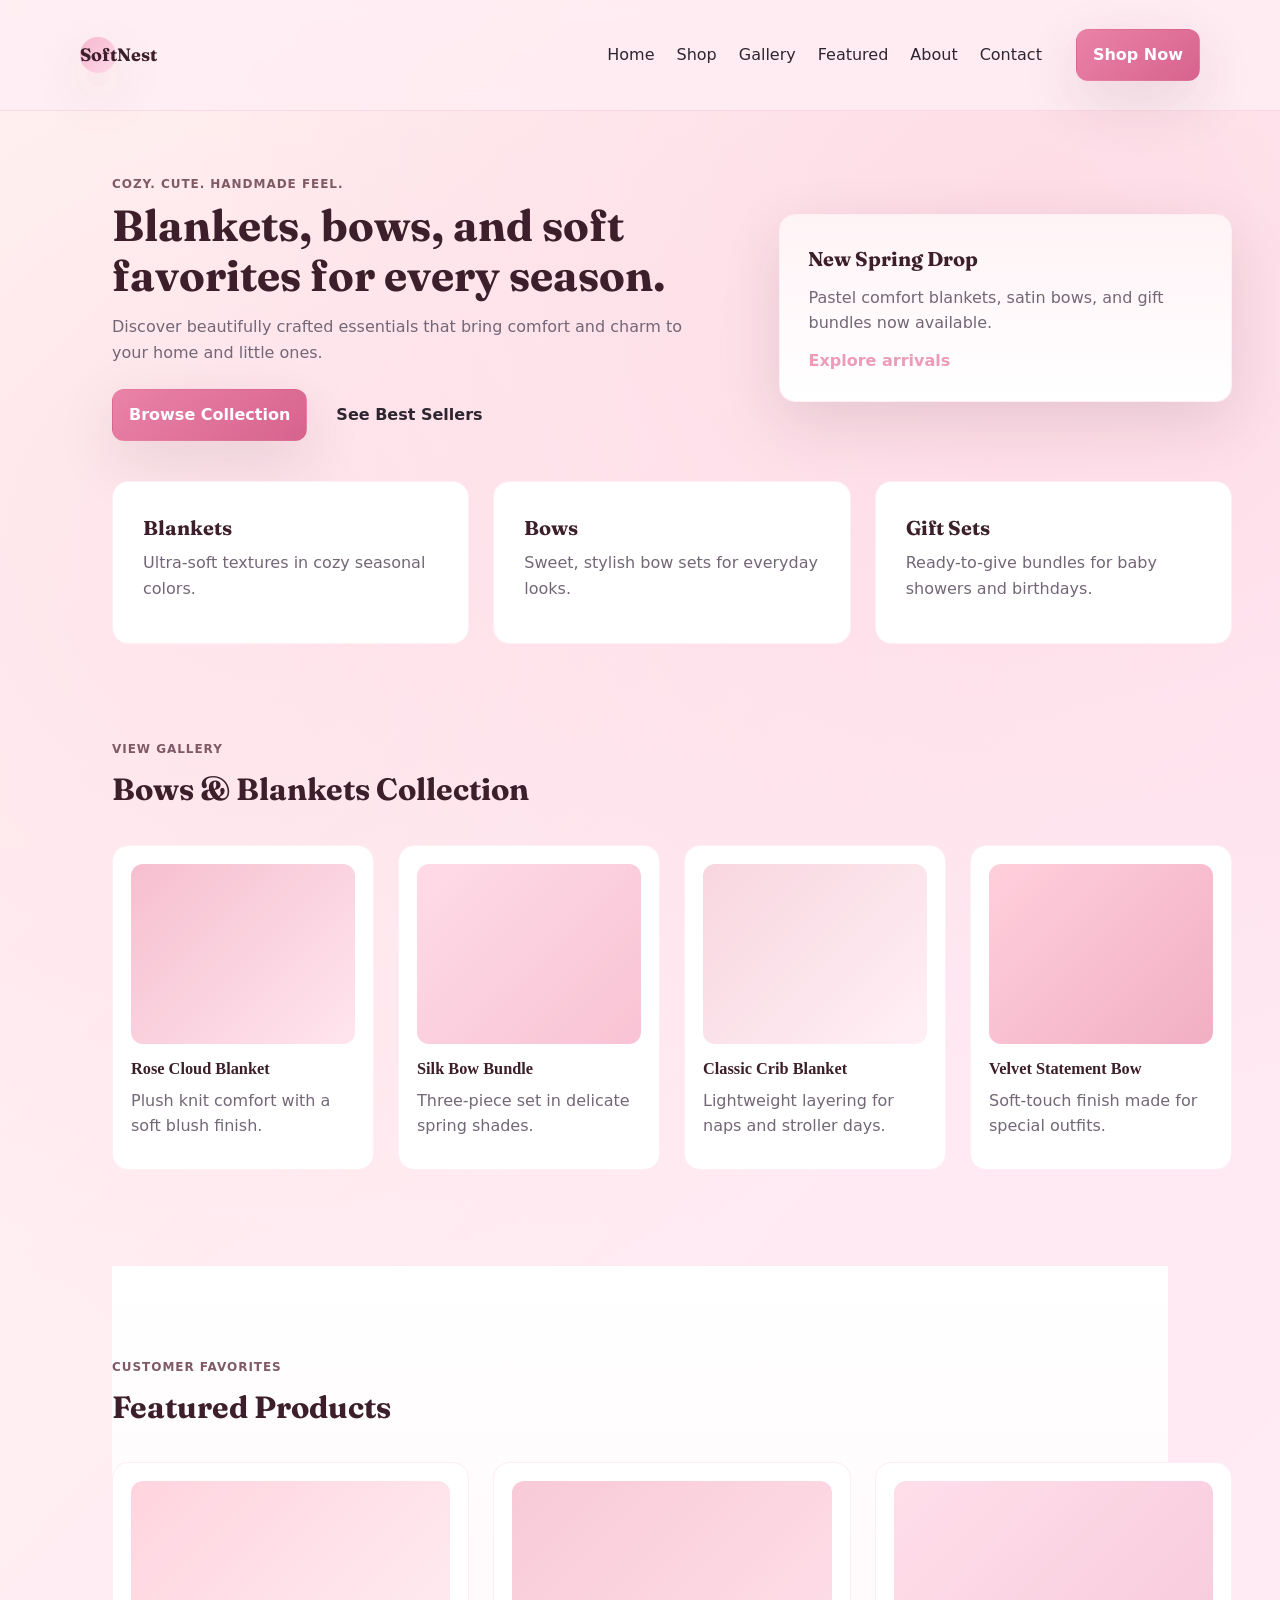
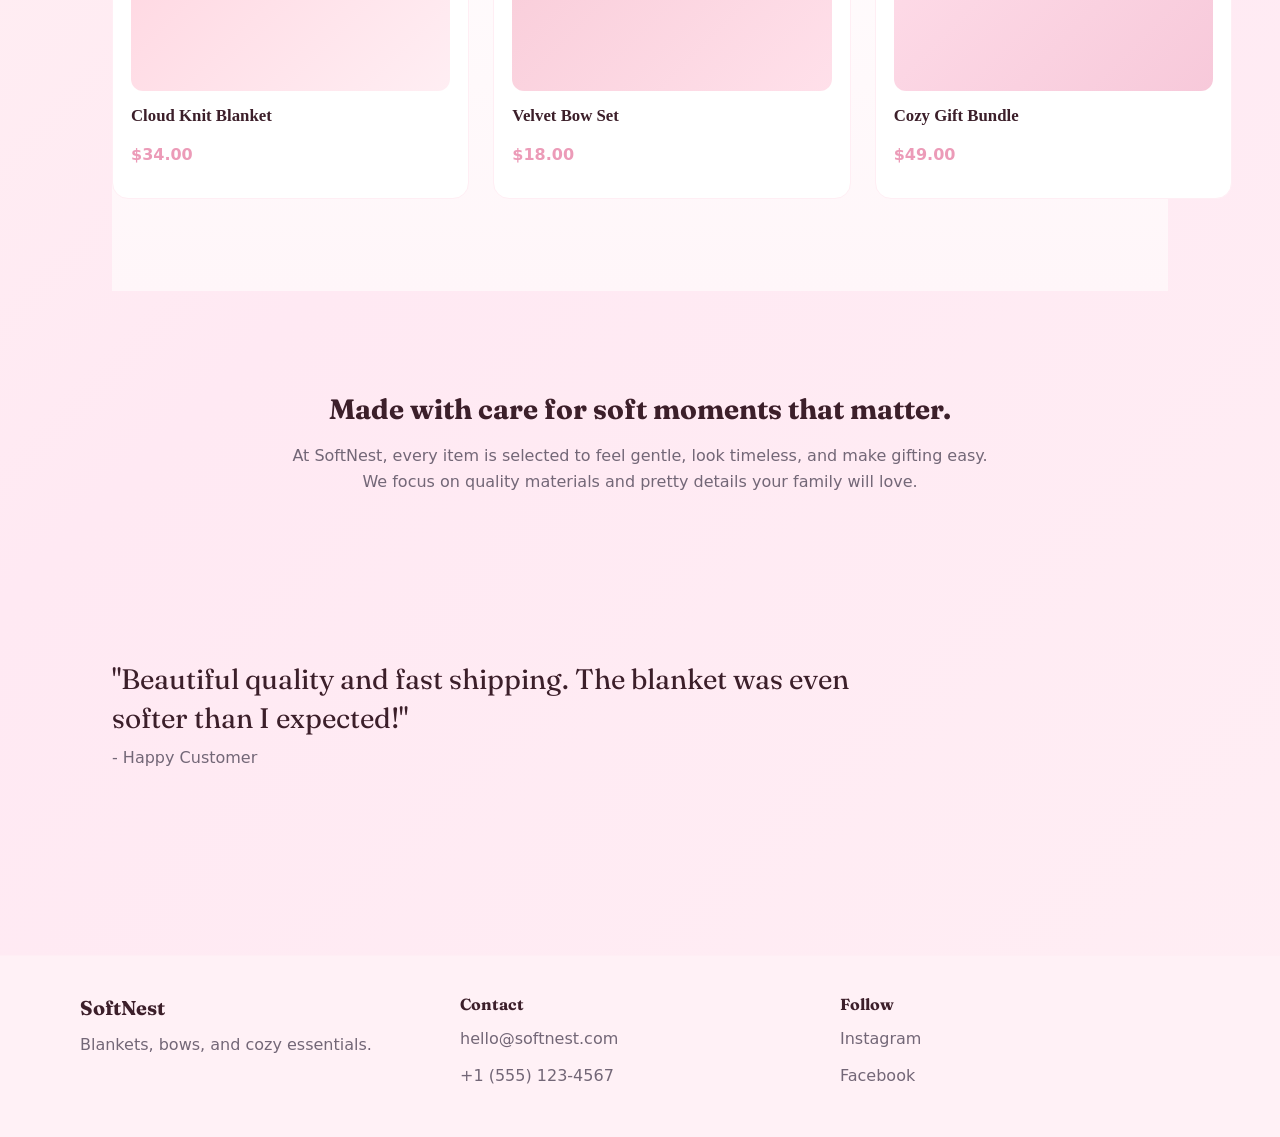
==== index.html @ fb3809fd "first commit" ====
<!DOCTYPE html>
<html lang="en">
<head>
  <meta charset="UTF-8">
  <meta name="viewport" content="width=device-width, initial-scale=1.0">
  <title>SoftNest | Blankets, Bows & More</title>
  <link rel="preconnect" href="https://fonts.googleapis.com">
  <link rel="preconnect" href="https://fonts.gstatic.com" crossorigin>
  <link href="https://fonts.googleapis.com/css2?family=DM+Sans:wght@400;500;700&family=Fraunces:opsz,wght@9..144,600;9..144,700&display=swap" rel="stylesheet">
  <link rel="stylesheet" href="style.css">
</head>
<body>
  <header class="site-header">
    <nav class="navbar container">
      <a href="#" class="logo">SoftNest</a>
      <ul class="nav-links">
        <li><a href="#home">Home</a></li>
        <li><a href="#shop">Shop</a></li>
        <li><a href="#gallery">Gallery</a></li>
        <li><a href="#featured">Featured</a></li>
        <li><a href="#about">About</a></li>
        <li><a href="#contact">Contact</a></li>
      </ul>
      <a href="#shop" class="btn btn-sm">Shop Now</a>
    </nav>
  </header>

  <main>
    <section class="hero" id="home">
      <div class="container hero-grid">
        <div class="hero-copy">
          <p class="eyebrow">Cozy. Cute. Handmade Feel.</p>
          <h1>Blankets, bows, and soft favorites for every season.</h1>
          <p class="hero-text">
            Discover beautifully crafted essentials that bring comfort and charm
            to your home and little ones.
          </p>
          <div class="hero-actions">
            <a href="#shop" class="btn">Browse Collection</a>
            <a href="#featured" class="btn btn-outline">See Best Sellers</a>
          </div>
        </div>
        <div class="hero-card">
          <h3>New Spring Drop</h3>
          <p>Pastel comfort blankets, satin bows, and gift bundles now available.</p>
          <a href="#shop">Explore arrivals</a>
        </div>
      </div>
    </section>

    <section class="categories container" id="shop">
      <article class="category">
        <h3>Blankets</h3>
        <p>Ultra-soft textures in cozy seasonal colors.</p>
      </article>
      <article class="category">
        <h3>Bows</h3>
        <p>Sweet, stylish bow sets for everyday looks.</p>
      </article>
      <article class="category">
        <h3>Gift Sets</h3>
        <p>Ready-to-give bundles for baby showers and birthdays.</p>
      </article>
    </section>

    <section class="gallery container" id="gallery">
      <div class="section-heading">
        <p class="eyebrow">View Gallery</p>
        <h2>Bows & Blankets Collection</h2>
      </div>
      <div class="gallery-grid">
        <article class="gallery-card">
          <div class="gallery-image g-blanket-1"></div>
          <h3>Rose Cloud Blanket</h3>
          <p>Plush knit comfort with a soft blush finish.</p>
        </article>
        <article class="gallery-card">
          <div class="gallery-image g-bow-1"></div>
          <h3>Silk Bow Bundle</h3>
          <p>Three-piece set in delicate spring shades.</p>
        </article>
        <article class="gallery-card">
          <div class="gallery-image g-blanket-2"></div>
          <h3>Classic Crib Blanket</h3>
          <p>Lightweight layering for naps and stroller days.</p>
        </article>
        <article class="gallery-card">
          <div class="gallery-image g-bow-2"></div>
          <h3>Velvet Statement Bow</h3>
          <p>Soft-touch finish made for special outfits.</p>
        </article>
      </div>
    </section>

    <section class="featured" id="featured">
      <div class="container">
        <div class="section-heading">
          <p class="eyebrow">Customer Favorites</p>
          <h2>Featured Products</h2>
        </div>
        <div class="product-grid">
          <article class="product">
            <div class="product-image image-one"></div>
            <h3>Cloud Knit Blanket</h3>
            <p>$34.00</p>
          </article>
          <article class="product">
            <div class="product-image image-two"></div>
            <h3>Velvet Bow Set</h3>
            <p>$18.00</p>
          </article>
          <article class="product">
            <div class="product-image image-three"></div>
            <h3>Cozy Gift Bundle</h3>
            <p>$49.00</p>
          </article>
        </div>
      </div>
    </section>

    <section class="about container" id="about">
      <h2>Made with care for soft moments that matter.</h2>
      <p>
        At SoftNest, every item is selected to feel gentle, look timeless, and
        make gifting easy. We focus on quality materials and pretty details your
        family will love.
      </p>
    </section>

    <section class="testimonial">
      <div class="container">
        <blockquote>
          "Beautiful quality and fast shipping. The blanket was even softer than I expected!"
        </blockquote>
        <p>- Happy Customer</p>
      </div>
    </section>
  </main>

  <footer class="site-footer" id="contact">
    <div class="container footer-grid">
      <div>
        <h3>SoftNest</h3>
        <p>Blankets, bows, and cozy essentials.</p>
      </div>
      <div>
        <h4>Contact</h4>
        <p>hello@softnest.com</p>
        <p>+1 (555) 123-4567</p>
      </div>
      <div>
        <h4>Follow</h4>
        <p>Instagram</p>
        <p>Facebook</p>
      </div>
    </div>
  </footer>
</body>
</html>
---- style.css ----
:root {
  --bg: #fffafa;
  --white: #ffffff;
  --pink-50: #fff3f6;
  --pink-100: #ffe6ee;
  --pink-200: #ffd0df;
  --pink-500: #e16d96;
  --text: #2d2630;
  --muted: #736777;
  --shadow: 0 16px 40px rgba(225, 109, 150, 0.16);
  --radius: 18px;
}

* {
  box-sizing: border-box;
  margin: 0;
  padding: 0;
}

body {
  font-family: "DM Sans", sans-serif;
  background: radial-gradient(circle at 15% 0%, #fff4f7 0%, var(--bg) 38%, #ffffff 100%);
  color: var(--text);
  line-height: 1.6;
}

.container {
  width: min(1120px, 92vw);
  margin: 0 auto;
}

.site-header {
  position: sticky;
  top: 0;
  z-index: 50;
  backdrop-filter: blur(8px);
  background: rgba(255, 255, 255, 0.9);
  border-bottom: 1px solid var(--pink-100);
}

.navbar {
  min-height: 78px;
  display: flex;
  align-items: center;
  justify-content: flex-start;
  gap: 24px;
}

.logo {
  font-family: "Fraunces", serif;
  font-size: 1.6rem;
  font-weight: 700;
  text-decoration: none;
  color: var(--text);
}

.nav-links {
  display: flex;
  list-style: none;
  gap: 22px;
  margin-left: auto;
}

.nav-links a {
  color: var(--text);
  text-decoration: none;
  font-weight: 500;
}

.nav-links a:hover {
  color: var(--pink-500);
}

.btn {
  display: inline-block;
  text-decoration: none;
  font-weight: 700;
  color: #fff;
  background: linear-gradient(140deg, #ea82a7, #d7638d);
  padding: 12px 20px;
  border-radius: 999px;
  box-shadow: var(--shadow);
  transition: transform 0.2s ease, box-shadow 0.2s ease;
}

.btn:hover {
  transform: translateY(-2px);
  box-shadow: 0 20px 40px rgba(225, 109, 150, 0.22);
}

.btn-sm {
  padding: 10px 16px;
  margin-left: 10px;
}

.btn-outline {
  background: transparent;
  border: 1px solid var(--pink-200);
  color: var(--text);
  box-shadow: none;
}

.hero {
  padding: 104px 0 74px;
}

.hero-grid {
  display: grid;
  grid-template-columns: 1.4fr 1fr;
  gap: 34px;
  align-items: center;
}

.eyebrow {
  font-size: 0.85rem;
  font-weight: 700;
  letter-spacing: 0.08em;
  text-transform: uppercase;
  color: var(--pink-500);
  margin-bottom: 14px;
}

.hero h1 {
  font-family: "Fraunces", serif;
  font-size: clamp(2rem, 3.4vw, 3.5rem);
  line-height: 1.15;
  margin-bottom: 14px;
}

.hero-text {
  color: var(--muted);
  max-width: 60ch;
  margin-bottom: 24px;
}

.hero-actions {
  display: flex;
  flex-wrap: wrap;
  gap: 12px;
}

.hero-card {
  background: linear-gradient(180deg, var(--pink-50), var(--white));
  border: 1px solid var(--pink-100);
  border-radius: var(--radius);
  padding: 28px;
  box-shadow: var(--shadow);
}

.hero-card h3 {
  font-family: "Fraunces", serif;
  margin-bottom: 10px;
}

.hero-card p {
  color: var(--muted);
  margin-bottom: 12px;
}

.hero-card a {
  color: var(--pink-500);
  font-weight: 700;
  text-decoration: none;
}

.categories {
  display: grid;
  grid-template-columns: repeat(3, 1fr);
  gap: 24px;
  margin-bottom: 96px;
}

.category {
  padding: 30px;
  border-radius: var(--radius);
  background: var(--white);
  border: 1px solid var(--pink-100);
}

.category h3 {
  margin-bottom: 6px;
  font-family: "Fraunces", serif;
}

.category p {
  color: var(--muted);
}

.gallery {
  margin-bottom: 96px;
}

.featured {
  padding: 92px 0;
  background: linear-gradient(180deg, #ffffff, #fff6f9);
}

.section-heading {
  margin-bottom: 30px;
}

.section-heading h2 {
  font-family: "Fraunces", serif;
  font-size: clamp(1.7rem, 2.4vw, 2.4rem);
}

.product-grid {
  display: grid;
  grid-template-columns: repeat(3, 1fr);
  gap: 24px;
}

.product {
  border-radius: var(--radius);
  background: var(--white);
  border: 1px solid var(--pink-100);
  padding: 18px;
}

.product-image {
  height: 210px;
  border-radius: 12px;
  margin-bottom: 12px;
}

.image-one { background: linear-gradient(135deg, #ffd4df, #ffeef3); }
.image-two { background: linear-gradient(135deg, #f8cad7, #ffe0ea); }
.image-three { background: linear-gradient(135deg, #ffdeea, #f7c9da); }

.product h3 { font-size: 1.05rem; }
.product p { color: var(--pink-500); font-weight: 700; }

.about {
  padding: 96px 0;
  max-width: 720px;
  text-align: center;
}

.about h2 {
  font-family: "Fraunces", serif;
  margin-bottom: 12px;
}

.about p { color: var(--muted); }

.testimonial {
  padding: 56px 0 92px;
}

.testimonial blockquote {
  font-family: "Fraunces", serif;
  font-size: clamp(1.2rem, 2.2vw, 1.8rem);
  line-height: 1.4;
  max-width: 780px;
  margin-bottom: 8px;
}

.testimonial p { color: var(--muted); }

.site-footer {
  background: #fff1f6;
  border-top: 1px solid var(--pink-100);
  padding: 36px 0;
}

.footer-grid {
  display: grid;
  grid-template-columns: repeat(3, 1fr);
  gap: 20px;
}

.footer-grid h3,
.footer-grid h4 {
  margin-bottom: 8px;
  font-family: "Fraunces", serif;
}

.footer-grid p { color: var(--muted); }

.gallery-grid {
  display: grid;
  grid-template-columns: repeat(4, 1fr);
  gap: 24px;
}

.gallery-card {
  background: var(--white);
  border: 1px solid var(--pink-100);
  border-radius: var(--radius);
  padding: 18px;
}

.gallery-image {
  height: 180px;
  border-radius: 12px;
  margin-bottom: 12px;
}

.g-blanket-1 { background: linear-gradient(135deg, #f6bfd0, #ffe5ee); }
.g-bow-1     { background: linear-gradient(135deg, #ffdbe7, #f8c3d4); }
.g-blanket-2 { background: linear-gradient(135deg, #f8d6e0, #fff0f5); }
.g-bow-2     { background: linear-gradient(135deg, #ffcfdc, #f1afc4); }

.gallery-card h3 { font-size: 1.02rem; margin-bottom: 6px; }
.gallery-card p { color: var(--muted); }

@media (max-width: 900px) {
  .nav-links { display: none; }

  .hero-grid,
  .categories,
  .gallery-grid,
  .product-grid,
  .footer-grid {
    grid-template-columns: 1fr;
  }

  .hero { padding-top: 72px; }
  .hero-card { margin-top: 4px; }
}
@import url('https://fonts.googleapis.com/css2?family=Playfair+Display:wght@500;700&family=Nunito:wght@400;600;700&display=swap');

:root {
  --pink-100: #ffeef4;
  --pink-200: #ffd9e7;
  --pink-300: #fbc7da;
  --pink-400: #f6b7ce;
  --pink-500: #ec9bb8;
  --rose-ink: #3c1f2a;
  --linen: #fff7f1;
  --shadow: 0 20px 60px rgba(60, 31, 42, 0.12);
  --radius: 16px;
  --max-width: 1100px;
}

* {
  box-sizing: border-box;
}

body {
  margin: 0;
  font-family: 'Nunito', system-ui, -apple-system, sans-serif;
  color: var(--rose-ink);
  background: radial-gradient(circle at 20% 20%, rgba(255, 217, 231, 0.6), transparent 35%),
              radial-gradient(circle at 80% 10%, rgba(252, 198, 217, 0.5), transparent 32%),
              linear-gradient(135deg, var(--linen), #ffe9f3 55%, var(--pink-100));
  min-height: 100vh;
}

a {
  color: inherit;
  text-decoration: none;
}

img {
  max-width: 100%;
  display: block;
}

.eyebrow {
  letter-spacing: 0.08em;
  text-transform: uppercase;
  font-size: 12px;
  color: #7f5a66;
  margin: 0 0 6px;
}

.name {
  font-family: 'Playfair Display', serif;
  font-size: 22px;
  margin: 0;
}

h1, h2, h3 {
  font-family: 'Playfair Display', serif;
  margin: 0 0 12px;
}

h1 { font-size: 40px; line-height: 1.1; }
h2 { font-size: 28px; }
h3 { font-size: 20px; }

p {
  margin: 0 0 12px;
  line-height: 1.6;
}

.site-header {
  position: sticky;
  top: 0;
  z-index: 10;
  display: flex;
  align-items: center;
  justify-content: space-between;
  padding: 16px 22px;
  backdrop-filter: blur(8px);
  background: rgba(255, 238, 244, 0.8);
  border-bottom: 1px solid rgba(236, 155, 184, 0.25);
}

.brand {
  display: flex;
  align-items: center;
  gap: 10px;
}

.logo {
  width: 36px;
  height: 36px;
  display: grid;
  place-items: center;
  border-radius: 50%;
  background: linear-gradient(135deg, var(--pink-400), var(--pink-200));
  color: var(--rose-ink);
  font-size: 18px;
  box-shadow: var(--shadow);
}

.nav {
  display: flex;
  gap: 18px;
  font-weight: 600;
}

.nav a { position: relative; padding: 6px 0; }

.nav a::after {
  content: '';
  position: absolute;
  left: 0;
  bottom: -2px;
  width: 100%;
  height: 2px;
  background: var(--pink-500);
  transform: scaleX(0);
  transform-origin: left;
  transition: transform 0.2s ease;
}

.nav a:hover::after { transform: scaleX(1); }

.nav-toggle {
  display: none;
  background: none;
  border: 1px solid rgba(60, 31, 42, 0.2);
  padding: 8px 10px;
  border-radius: 10px;
  font-size: 18px;
}

main {
  max-width: var(--max-width);
  margin: 0 auto;
  padding: 40px 22px 80px;
}

.hero {
  display: grid;
  grid-template-columns: repeat(auto-fit, minmax(280px, 1fr));
  gap: 28px;
  align-items: center;
  padding: 24px 0 40px;
}

.hero-copy .lead {
  font-size: 18px;
  color: #5a3643;
}

.actions {
  display: flex;
  gap: 12px;
  flex-wrap: wrap;
  margin: 16px 0 12px;
}

.btn {
  padding: 12px 16px;
  border-radius: 12px;
  border: 1px solid transparent;
  font-weight: 700;
  cursor: pointer;
  display: inline-block;
  transition: transform 0.15s ease, box-shadow 0.15s ease, background 0.2s ease;
}

.btn.primary {
  background: linear-gradient(135deg, var(--pink-400), var(--pink-300));
  color: var(--rose-ink);
  box-shadow: var(--shadow);
}

.btn.ghost {
  background: transparent;
  border-color: rgba(60, 31, 42, 0.18);
}

.btn:hover { transform: translateY(-1px); }

.hero-points {
  list-style: none;
  padding: 0;
  margin: 10px 0 0;
  display: grid;
  gap: 6px;
  color: #5c3b46;
}

.hero-art {
  position: relative;
  min-height: 300px;
  display: grid;
  grid-template-columns: repeat(2, 1fr);
  gap: 12px;
}

.quilt-tile {
  border-radius: var(--radius);
  background-size: 160% 160%;
  box-shadow: var(--shadow);
  transition: transform 0.3s ease;
}

.quilt-tile:hover { transform: translateY(-6px); }

.tile-a { background: repeating-linear-gradient(45deg, #ffeef4 0, #ffeef4 18px, #ffd9e7 18px, #ffd9e7 36px); }
.tile-b { background: radial-gradient(circle at 25% 25%, var(--pink-400), var(--pink-200) 50%, #fff6fc 70%); }
.tile-c { background: linear-gradient(120deg, #fff7f1 0%, #ffd9e7 45%, #f6b7ce 100%); }
.tile-d { background: conic-gradient(from 45deg, #ffeef4, #ffd9e7, #f6b7ce, #ffeef4); }

.section {
  margin: 30px 0;
  padding: 26px;
  background: rgba(255, 249, 246, 0.7);
  border: 1px solid rgba(236, 155, 184, 0.18);
  border-radius: var(--radius);
  box-shadow: 0 10px 30px rgba(60, 31, 42, 0.08);
}

.section-header { margin-bottom: 18px; }
.section-lead { color: #5c3b46; max-width: 720px; }

.card-grid {
  display: grid;
  grid-template-columns: repeat(auto-fit, minmax(240px, 1fr));
  gap: 16px;
}

.card {
  padding: 18px;
  border-radius: 14px;
  background: #fff9f8;
  border: 1px solid rgba(236, 155, 184, 0.18);
  box-shadow: 0 8px 24px rgba(60, 31, 42, 0.05);
}

.swatch {
  width: 100%;
  height: 140px;
  border-radius: 12px;
  margin-bottom: 12px;
  box-shadow: inset 0 0 0 1px rgba(60, 31, 42, 0.08);
}

.swatch-1 { background: linear-gradient(135deg, #ffeef4, #f6b7ce); }
.swatch-2 { background: radial-gradient(circle at 30% 30%, #ffeef4, #ffd9e7 55%, #fbc7da); }
.swatch-3 { background: repeating-linear-gradient(90deg, #fff7f1 0, #fff7f1 12px, #ffdfe9 12px, #ffdfe9 24px); }

.meta { color: #7f5a66; font-size: 14px; margin-top: 4px; }

.custom {
  display: grid;
  grid-template-columns: repeat(auto-fit, minmax(280px, 1fr));
  gap: 18px;
}

.custom-copy ul {
  padding-left: 18px;
  margin: 12px 0 18px;
}

.custom-board {
  position: relative;
  background: #fff7f1;
  border-radius: var(--radius);
  padding: 18px;
  border: 1px dashed rgba(236, 155, 184, 0.6);
  display: grid;
  grid-template-columns: repeat(auto-fit, minmax(110px, 1fr));
  gap: 10px;
  align-items: start;
}

.mood {
  background: var(--pink-200);
  border-radius: 12px;
  padding: 10px;
  font-weight: 700;
  text-align: center;
  color: var(--rose-ink);
  box-shadow: 0 4px 14px rgba(60, 31, 42, 0.05);
}

.chip-1 { background: #ffd9e7; }
.chip-2 { background: #ffeef4; }
.chip-3 { background: #fff7f1; }
.chip-4 { background: #f6b7ce; }
.chip-5 { background: #fbc7da; }

.thread-card {
  grid-column: span 2;
  background: #fff;
  border-radius: 12px;
  padding: 12px;
  border: 1px solid rgba(60, 31, 42, 0.08);
}

.threads {
  display: flex;
  gap: 8px;
  margin-top: 8px;
}

.thread {
  flex: 1;
  height: 8px;
  border-radius: 999px;
}

.t1 { background: #e7a3b9; }
.t2 { background: #f4c1d1; }
.t3 { background: #fbe2eb; }
.t4 { background: #d89cab; }

.story-grid {
  display: grid;
  grid-template-columns: 2fr 1fr;
  gap: 18px;
}

.quote-card {
  background: linear-gradient(135deg, #fff, #ffeef4);
  border-radius: 14px;
  padding: 16px;
  border: 1px solid rgba(236, 155, 184, 0.2);
  box-shadow: 0 8px 20px rgba(60, 31, 42, 0.05);
}

.quote {
  font-family: 'Playfair Display', serif;
  font-size: 18px;
  margin: 0 0 10px;
}

.visit {
  display: grid;
  grid-template-columns: repeat(auto-fit, minmax(280px, 1fr));
  gap: 16px;
  align-items: center;
}

.visit-card {
  background: #fff9f8;
  border-radius: 14px;
  padding: 18px;
  border: 1px solid rgba(236, 155, 184, 0.2);
  box-shadow: 0 8px 24px rgba(60, 31, 42, 0.05);
}

.visit-meta p { margin: 6px 0; }

.map-placeholder {
  position: relative;
  height: 260px;
  border-radius: 16px;
  background: linear-gradient(135deg, #ffd9e7, #ffeef4);
  border: 1px dashed rgba(60, 31, 42, 0.18);
  overflow: hidden;
}

.map-placeholder::after {
  content: '';
  position: absolute;
  inset: 18px;
  border-radius: 12px;
  border: 1px solid rgba(60, 31, 42, 0.08);
}

.pin {
  position: absolute;
  width: 16px;
  height: 16px;
  background: var(--rose-ink);
  border-radius: 50%;
  top: 42%;
  left: 58%;
  transform: translate(-50%, -50%);
  box-shadow: 0 0 0 10px rgba(60, 31, 42, 0.08);
}

.footer {
  max-width: var(--max-width);
  margin: 40px auto 20px;
  padding: 0 22px;
  display: flex;
  justify-content: space-between;
  align-items: center;
  gap: 12px;
  color: #5a3643;
}

.footer-links {
  display: flex;
  gap: 14px;
  font-weight: 600;
}

@media (max-width: 720px) {
  h1 { font-size: 32px; }
  .nav { display: none; }
  .nav-toggle { display: block; }
  .site-header {
    position: sticky;
  }
  .story-grid { grid-template-columns: 1fr; }
  .thread-card { grid-column: span 1; }
}
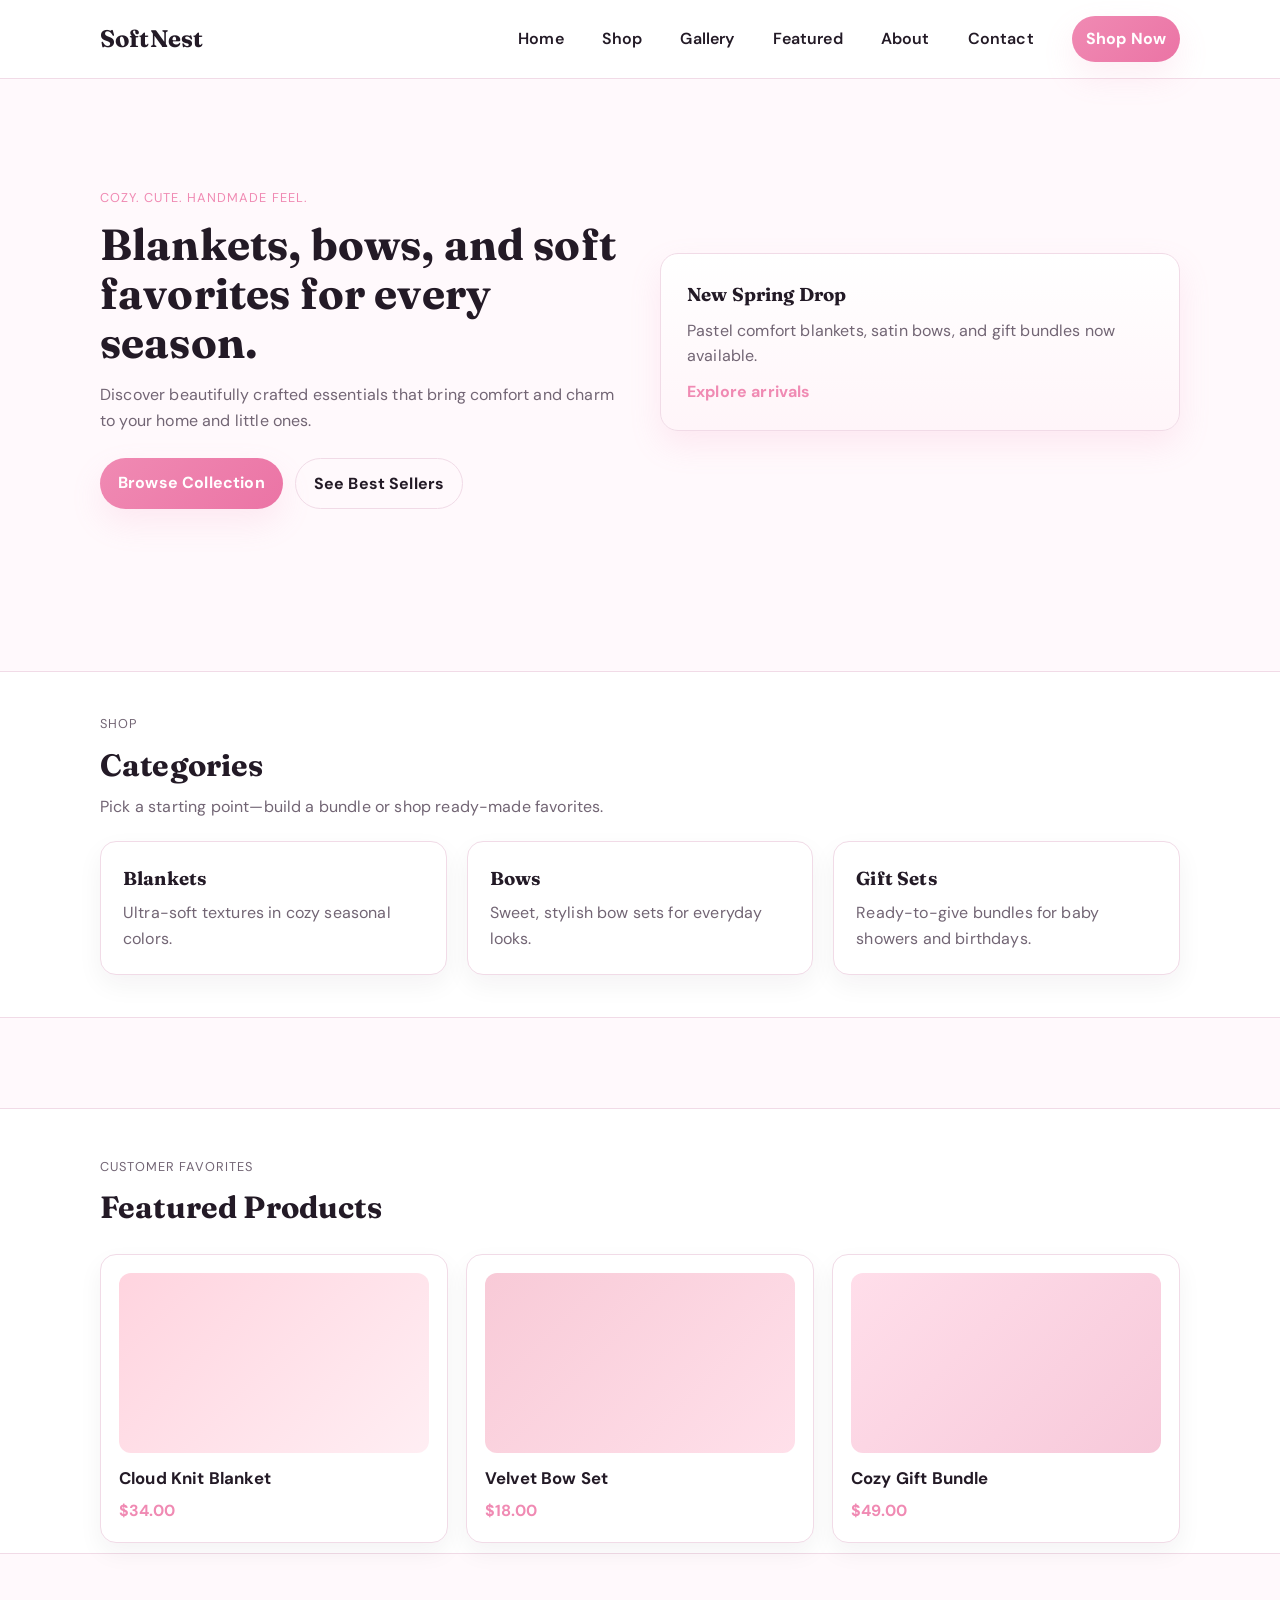
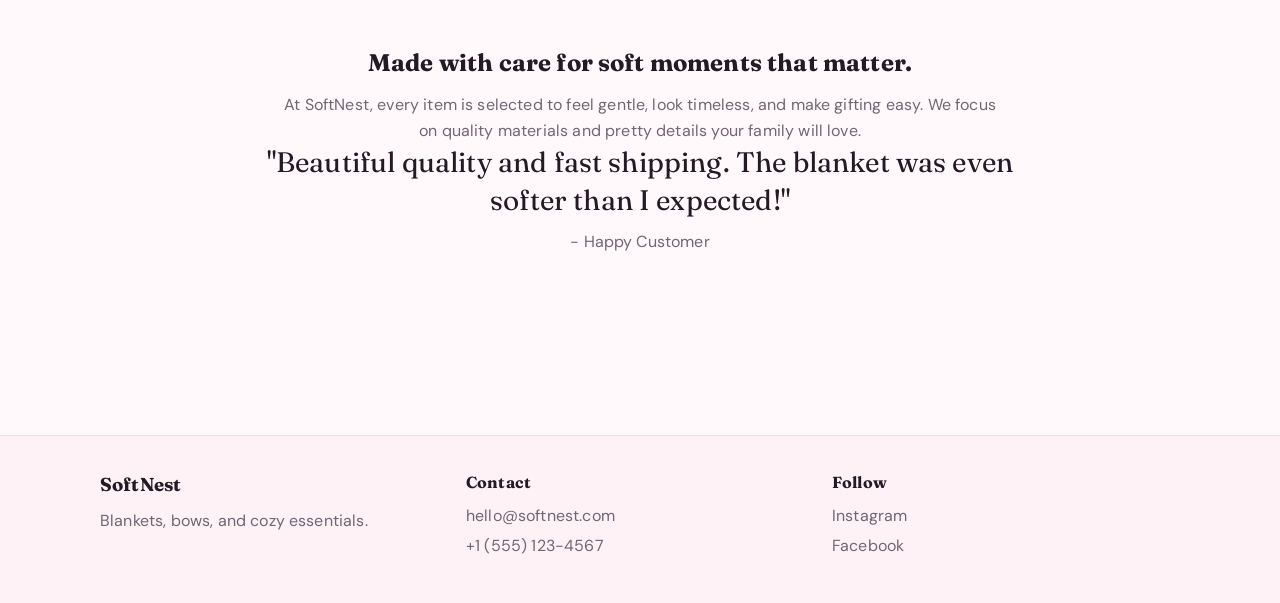
==== commit 668ff25b: "cleaner base" ====
--- a/index.html
+++ b/index.html
@@ -3,7 +3,7 @@
 <head>
   <meta charset="UTF-8">
   <meta name="viewport" content="width=device-width, initial-scale=1.0">
-  <title>SoftNest | Blankets, Bows & More</title>
+  <title>SoftNest</title>
   <link rel="preconnect" href="https://fonts.googleapis.com">
   <link rel="preconnect" href="https://fonts.gstatic.com" crossorigin>
   <link href="https://fonts.googleapis.com/css2?family=DM+Sans:wght@400;500;700&family=Fraunces:opsz,wght@9..144,600;9..144,700&display=swap" rel="stylesheet">
@@ -16,7 +16,7 @@
       <ul class="nav-links">
         <li><a href="#home">Home</a></li>
         <li><a href="#shop">Shop</a></li>
-        <li><a href="#gallery">Gallery</a></li>
+        <li><a href="Gallery.html">Gallery</a></li>
         <li><a href="#featured">Featured</a></li>
         <li><a href="#about">About</a></li>
         <li><a href="#contact">Contact</a></li>
@@ -29,7 +29,7 @@
     <section class="hero" id="home">
       <div class="container hero-grid">
         <div class="hero-copy">
-          <p class="eyebrow">Cozy. Cute. Handmade Feel.</p>
+          <p class="eyebrow">Cozy. Cute. Handmade feel.</p>
           <h1>Blankets, bows, and soft favorites for every season.</h1>
           <p class="hero-text">
             Discover beautifully crafted essentials that bring comfort and charm
@@ -48,51 +48,31 @@
       </div>
     </section>
 
-    <section class="categories container" id="shop">
-      <article class="category">
-        <h3>Blankets</h3>
-        <p>Ultra-soft textures in cozy seasonal colors.</p>
-      </article>
-      <article class="category">
-        <h3>Bows</h3>
-        <p>Sweet, stylish bow sets for everyday looks.</p>
-      </article>
-      <article class="category">
-        <h3>Gift Sets</h3>
-        <p>Ready-to-give bundles for baby showers and birthdays.</p>
-      </article>
-    </section>
-
-    <section class="gallery container" id="gallery">
-      <div class="section-heading">
-        <p class="eyebrow">View Gallery</p>
-        <h2>Bows & Blankets Collection</h2>
-      </div>
-      <div class="gallery-grid">
-        <article class="gallery-card">
-          <div class="gallery-image g-blanket-1"></div>
-          <h3>Rose Cloud Blanket</h3>
-          <p>Plush knit comfort with a soft blush finish.</p>
-        </article>
-        <article class="gallery-card">
-          <div class="gallery-image g-bow-1"></div>
-          <h3>Silk Bow Bundle</h3>
-          <p>Three-piece set in delicate spring shades.</p>
-        </article>
-        <article class="gallery-card">
-          <div class="gallery-image g-blanket-2"></div>
-          <h3>Classic Crib Blanket</h3>
-          <p>Lightweight layering for naps and stroller days.</p>
-        </article>
-        <article class="gallery-card">
-          <div class="gallery-image g-bow-2"></div>
-          <h3>Velvet Statement Bow</h3>
-          <p>Soft-touch finish made for special outfits.</p>
-        </article>
+    <section class="section-frame" id="shop">
+      <div class="container">
+        <div class="section-heading">
+          <p class="eyebrow">Shop</p>
+          <h2>Categories</h2>
+          <p class="hero-text">Pick a starting point—build a bundle or shop ready-made favorites.</p>
+        </div>
+        <div class="categories">
+          <article class="category">
+            <h3>Blankets</h3>
+            <p>Ultra-soft textures in cozy seasonal colors.</p>
+          </article>
+          <article class="category">
+            <h3>Bows</h3>
+            <p>Sweet, stylish bow sets for everyday looks.</p>
+          </article>
+          <article class="category">
+            <h3>Gift Sets</h3>
+            <p>Ready-to-give bundles for baby showers and birthdays.</p>
+          </article>
+        </div>
       </div>
     </section>
 
-    <section class="featured" id="featured">
+    <section class="featured section-frame" id="featured">
       <div class="container">
         <div class="section-heading">
           <p class="eyebrow">Customer Favorites</p>
--- a/style.css
+++ b/style.css
@@ -1,727 +1,220 @@
+@import url('https://fonts.googleapis.com/css2?family=DM+Sans:wght@400;500;700&family=Fraunces:opsz,wght@9..144,600;9..144,700&display=swap');
+
 :root {
-  --bg: #fffafa;
-  --white: #ffffff;
-  --pink-50: #fff3f6;
-  --pink-100: #ffe6ee;
-  --pink-200: #ffd0df;
-  --pink-500: #e16d96;
-  --text: #2d2630;
-  --muted: #736777;
-  --shadow: 0 16px 40px rgba(225, 109, 150, 0.16);
+  --bg: #fff9fc;
+  --card: #ffffff;
+  --ink: #231a26;
+  --muted: #726574;
+  --accent: #f08ab3;
+  --accent-2: #f7c8da;
+  --border: #f1dbe7;
+  --shadow: 0 14px 32px rgba(240, 138, 179, 0.14);
   --radius: 18px;
-}
-
-* {
-  box-sizing: border-box;
+  --container: min(1080px, 92vw);
+}
+
+* { box-sizing: border-box; }
+body {
   margin: 0;
-  padding: 0;
-}
-
-body {
-  font-family: "DM Sans", sans-serif;
-  background: radial-gradient(circle at 15% 0%, #fff4f7 0%, var(--bg) 38%, #ffffff 100%);
-  color: var(--text);
+  font-family: "DM Sans", system-ui, sans-serif;
+  background: var(--bg);
+  color: var(--ink);
   line-height: 1.6;
-}
-
-.container {
-  width: min(1120px, 92vw);
-  margin: 0 auto;
-}
-
+  letter-spacing: 0.01em;
+}
+a { color: inherit; text-decoration: none; }
+
+.container { width: var(--container); margin: 0 auto; }
+
+/* Header */
 .site-header {
   position: sticky;
   top: 0;
-  z-index: 50;
-  backdrop-filter: blur(8px);
-  background: rgba(255, 255, 255, 0.9);
-  border-bottom: 1px solid var(--pink-100);
-}
-
+  z-index: 20;
+  backdrop-filter: blur(10px);
+  background: rgba(255, 255, 255, 0.94);
+  border-bottom: 1px solid var(--border);
+}
 .navbar {
   min-height: 78px;
   display: flex;
   align-items: center;
-  justify-content: flex-start;
-  gap: 24px;
-}
-
+  gap: 22px;
+}
 .logo {
   font-family: "Fraunces", serif;
-  font-size: 1.6rem;
   font-weight: 700;
-  text-decoration: none;
-  color: var(--text);
-}
-
+  font-size: 1.5rem;
+}
 .nav-links {
+  list-style: none;
   display: flex;
-  list-style: none;
-  gap: 22px;
+  gap: 18px;
   margin-left: auto;
 }
-
 .nav-links a {
-  color: var(--text);
-  text-decoration: none;
-  font-weight: 500;
-}
-
-.nav-links a:hover {
-  color: var(--pink-500);
-}
+  font-weight: 600;
+  padding: 8px 10px;
+  border-radius: 12px;
+  transition: background 0.2s ease, color 0.2s ease;
+}
+.nav-links a:hover,
+.nav-links a.active { background: #fff2f7; color: var(--accent); }
 
 .btn {
   display: inline-block;
-  text-decoration: none;
+  background: linear-gradient(135deg, var(--accent), #eb74a5);
+  color: #fff;
   font-weight: 700;
-  color: #fff;
-  background: linear-gradient(140deg, #ea82a7, #d7638d);
-  padding: 12px 20px;
+  padding: 12px 18px;
   border-radius: 999px;
   box-shadow: var(--shadow);
-  transition: transform 0.2s ease, box-shadow 0.2s ease;
-}
-
-.btn:hover {
-  transform: translateY(-2px);
-  box-shadow: 0 20px 40px rgba(225, 109, 150, 0.22);
-}
-
-.btn-sm {
-  padding: 10px 16px;
-  margin-left: 10px;
-}
-
+  transition: transform 0.18s ease, box-shadow 0.18s ease, background 0.2s ease;
+}
+.btn:hover { transform: translateY(-2px); box-shadow: 0 18px 42px rgba(240, 138, 179, 0.2); }
+.btn-sm { padding: 10px 14px; margin-left: 6px; }
 .btn-outline {
   background: transparent;
-  border: 1px solid var(--pink-200);
-  color: var(--text);
+  color: var(--ink);
+  border: 1px solid var(--border);
   box-shadow: none;
 }
 
-.hero {
-  padding: 104px 0 74px;
-}
-
+/* Hero */
+.hero { padding: 96px 0 72px; }
 .hero-grid {
   display: grid;
-  grid-template-columns: 1.4fr 1fr;
-  gap: 34px;
+  grid-template-columns: repeat(auto-fit, minmax(280px, 1fr));
+  gap: 40px;
   align-items: center;
 }
-
 .eyebrow {
-  font-size: 0.85rem;
-  font-weight: 700;
+  text-transform: uppercase;
   letter-spacing: 0.08em;
-  text-transform: uppercase;
-  color: var(--pink-500);
-  margin-bottom: 14px;
-}
-
+  font-size: 0.8rem;
+  color: var(--accent);
+  margin-bottom: 12px;
+}
 .hero h1 {
   font-family: "Fraunces", serif;
-  font-size: clamp(2rem, 3.4vw, 3.5rem);
-  line-height: 1.15;
-  margin-bottom: 14px;
-}
-
-.hero-text {
-  color: var(--muted);
-  max-width: 60ch;
-  margin-bottom: 24px;
-}
-
-.hero-actions {
-  display: flex;
-  flex-wrap: wrap;
-  gap: 12px;
-}
-
+  font-size: clamp(2.1rem, 3.4vw, 3.2rem);
+  line-height: 1.12;
+  margin: 0 0 14px;
+}
+.hero-text { color: var(--muted); max-width: 60ch; margin-bottom: 24px; }
+.hero-actions { display: flex; gap: 12px; flex-wrap: wrap; }
 .hero-card {
-  background: linear-gradient(180deg, var(--pink-50), var(--white));
-  border: 1px solid var(--pink-100);
+  background: linear-gradient(180deg, #fff, #fff5f9);
+  border: 1px solid var(--border);
   border-radius: var(--radius);
-  padding: 28px;
+  padding: 26px;
   box-shadow: var(--shadow);
 }
-
-.hero-card h3 {
-  font-family: "Fraunces", serif;
-  margin-bottom: 10px;
-}
-
-.hero-card p {
-  color: var(--muted);
-  margin-bottom: 12px;
-}
-
-.hero-card a {
-  color: var(--pink-500);
-  font-weight: 700;
-  text-decoration: none;
-}
-
+.hero-card h3 { font-family: "Fraunces", serif; margin: 0 0 8px; }
+.hero-card p { color: var(--muted); margin: 0 0 10px; }
+.hero-card a { font-weight: 700; color: var(--accent); }
+
+/* Sections */
+section { margin-bottom: 90px; }
+.section-frame {
+  padding: 42px 0;
+  background: #fff;
+  border-top: 1px solid var(--border);
+  border-bottom: 1px solid var(--border);
+}
+.section-heading { margin-bottom: 22px; }
+.section-heading h2 {
+  font-family: "Fraunces", serif;
+  font-size: clamp(1.8rem, 2.4vw, 2.3rem);
+  margin: 6px 0 4px;
+}
+.section-heading p { color: var(--muted); margin: 0; }
+
+/* Categories */
 .categories {
   display: grid;
-  grid-template-columns: repeat(3, 1fr);
-  gap: 24px;
-  margin-bottom: 96px;
-}
-
+  grid-template-columns: repeat(auto-fit, minmax(240px, 1fr));
+  gap: 20px;
+}
 .category {
-  padding: 30px;
-  border-radius: var(--radius);
-  background: var(--white);
-  border: 1px solid var(--pink-100);
-}
-
-.category h3 {
-  margin-bottom: 6px;
-  font-family: "Fraunces", serif;
-}
-
-.category p {
-  color: var(--muted);
-}
-
-.gallery {
-  margin-bottom: 96px;
-}
-
+  background: var(--card);
+  border: 1px solid var(--border);
+  border-radius: 16px;
+  padding: 22px;
+  box-shadow: 0 10px 26px rgba(35, 26, 38, 0.05);
+}
+.category h3 { font-family: "Fraunces", serif; margin: 0 0 6px; }
+.category p { color: var(--muted); margin: 0; }
+
+/* Featured */
 .featured {
-  padding: 92px 0;
-  background: linear-gradient(180deg, #ffffff, #fff6f9);
-}
-
-.section-heading {
-  margin-bottom: 30px;
-}
-
-.section-heading h2 {
-  font-family: "Fraunces", serif;
-  font-size: clamp(1.7rem, 2.4vw, 2.4rem);
-}
-
+  padding: 48px 0 10px;
+  background: #fff;
+}
 .product-grid {
   display: grid;
-  grid-template-columns: repeat(3, 1fr);
-  gap: 24px;
-}
-
+  grid-template-columns: repeat(auto-fit, minmax(240px, 1fr));
+  gap: 18px;
+}
 .product {
-  border-radius: var(--radius);
-  background: var(--white);
-  border: 1px solid var(--pink-100);
+  border: 1px solid var(--border);
+  border-radius: 16px;
+  background: var(--card);
   padding: 18px;
-}
-
+  box-shadow: 0 10px 24px rgba(35, 26, 38, 0.05);
+}
 .product-image {
-  height: 210px;
+  height: 180px;
   border-radius: 12px;
   margin-bottom: 12px;
 }
-
 .image-one { background: linear-gradient(135deg, #ffd4df, #ffeef3); }
 .image-two { background: linear-gradient(135deg, #f8cad7, #ffe0ea); }
 .image-three { background: linear-gradient(135deg, #ffdeea, #f7c9da); }
-
-.product h3 { font-size: 1.05rem; }
-.product p { color: var(--pink-500); font-weight: 700; }
-
+.product h3 { margin: 0 0 6px; font-size: 1.05rem; }
+.product p { margin: 0; color: var(--accent); font-weight: 700; }
+
+/* About & Testimonial */
 .about {
-  padding: 96px 0;
   max-width: 720px;
   text-align: center;
 }
-
-.about h2 {
-  font-family: "Fraunces", serif;
-  margin-bottom: 12px;
-}
-
-.about p { color: var(--muted); }
+.about h2 { font-family: "Fraunces", serif; margin: 0 0 10px; }
+.about p { color: var(--muted); margin: 0; }
 
 .testimonial {
-  padding: 56px 0 92px;
-}
-
+  padding-bottom: 90px;
+  text-align: center;
+}
 .testimonial blockquote {
   font-family: "Fraunces", serif;
   font-size: clamp(1.2rem, 2.2vw, 1.8rem);
-  line-height: 1.4;
-  max-width: 780px;
-  margin-bottom: 8px;
-}
-
-.testimonial p { color: var(--muted); }
-
+  line-height: 1.35;
+  max-width: 760px;
+  margin: 0 auto 10px;
+}
+.testimonial p { color: var(--muted); margin: 0; }
+
+/* Footer */
 .site-footer {
-  background: #fff1f6;
-  border-top: 1px solid var(--pink-100);
-  padding: 36px 0;
-}
-
+  background: #fff2f6;
+  border-top: 1px solid var(--border);
+  padding: 34px 0 40px;
+}
 .footer-grid {
   display: grid;
-  grid-template-columns: repeat(3, 1fr);
-  gap: 20px;
-}
-
+  grid-template-columns: repeat(auto-fit, minmax(200px, 1fr));
+  gap: 18px;
+}
 .footer-grid h3,
 .footer-grid h4 {
-  margin-bottom: 8px;
-  font-family: "Fraunces", serif;
-}
-
-.footer-grid p { color: var(--muted); }
-
-.gallery-grid {
-  display: grid;
-  grid-template-columns: repeat(4, 1fr);
-  gap: 24px;
-}
-
-.gallery-card {
-  background: var(--white);
-  border: 1px solid var(--pink-100);
-  border-radius: var(--radius);
-  padding: 18px;
-}
-
-.gallery-image {
-  height: 180px;
-  border-radius: 12px;
-  margin-bottom: 12px;
-}
-
-.g-blanket-1 { background: linear-gradient(135deg, #f6bfd0, #ffe5ee); }
-.g-bow-1     { background: linear-gradient(135deg, #ffdbe7, #f8c3d4); }
-.g-blanket-2 { background: linear-gradient(135deg, #f8d6e0, #fff0f5); }
-.g-bow-2     { background: linear-gradient(135deg, #ffcfdc, #f1afc4); }
-
-.gallery-card h3 { font-size: 1.02rem; margin-bottom: 6px; }
-.gallery-card p { color: var(--muted); }
-
-@media (max-width: 900px) {
+  font-family: "Fraunces", serif;
+  margin: 0 0 8px;
+}
+.footer-grid p { color: var(--muted); margin: 4px 0; }
+
+/* Responsive */
+@media (max-width: 720px) {
   .nav-links { display: none; }
-
-  .hero-grid,
-  .categories,
-  .gallery-grid,
-  .product-grid,
-  .footer-grid {
-    grid-template-columns: 1fr;
-  }
-
-  .hero { padding-top: 72px; }
-  .hero-card { margin-top: 4px; }
-}
-@import url('https://fonts.googleapis.com/css2?family=Playfair+Display:wght@500;700&family=Nunito:wght@400;600;700&display=swap');
-
-:root {
-  --pink-100: #ffeef4;
-  --pink-200: #ffd9e7;
-  --pink-300: #fbc7da;
-  --pink-400: #f6b7ce;
-  --pink-500: #ec9bb8;
-  --rose-ink: #3c1f2a;
-  --linen: #fff7f1;
-  --shadow: 0 20px 60px rgba(60, 31, 42, 0.12);
-  --radius: 16px;
-  --max-width: 1100px;
-}
-
-* {
-  box-sizing: border-box;
-}
-
-body {
-  margin: 0;
-  font-family: 'Nunito', system-ui, -apple-system, sans-serif;
-  color: var(--rose-ink);
-  background: radial-gradient(circle at 20% 20%, rgba(255, 217, 231, 0.6), transparent 35%),
-              radial-gradient(circle at 80% 10%, rgba(252, 198, 217, 0.5), transparent 32%),
-              linear-gradient(135deg, var(--linen), #ffe9f3 55%, var(--pink-100));
-  min-height: 100vh;
-}
-
-a {
-  color: inherit;
-  text-decoration: none;
-}
-
-img {
-  max-width: 100%;
-  display: block;
-}
-
-.eyebrow {
-  letter-spacing: 0.08em;
-  text-transform: uppercase;
-  font-size: 12px;
-  color: #7f5a66;
-  margin: 0 0 6px;
-}
-
-.name {
-  font-family: 'Playfair Display', serif;
-  font-size: 22px;
-  margin: 0;
-}
-
-h1, h2, h3 {
-  font-family: 'Playfair Display', serif;
-  margin: 0 0 12px;
-}
-
-h1 { font-size: 40px; line-height: 1.1; }
-h2 { font-size: 28px; }
-h3 { font-size: 20px; }
-
-p {
-  margin: 0 0 12px;
-  line-height: 1.6;
-}
-
-.site-header {
-  position: sticky;
-  top: 0;
-  z-index: 10;
-  display: flex;
-  align-items: center;
-  justify-content: space-between;
-  padding: 16px 22px;
-  backdrop-filter: blur(8px);
-  background: rgba(255, 238, 244, 0.8);
-  border-bottom: 1px solid rgba(236, 155, 184, 0.25);
-}
-
-.brand {
-  display: flex;
-  align-items: center;
-  gap: 10px;
-}
-
-.logo {
-  width: 36px;
-  height: 36px;
-  display: grid;
-  place-items: center;
-  border-radius: 50%;
-  background: linear-gradient(135deg, var(--pink-400), var(--pink-200));
-  color: var(--rose-ink);
-  font-size: 18px;
-  box-shadow: var(--shadow);
-}
-
-.nav {
-  display: flex;
-  gap: 18px;
-  font-weight: 600;
-}
-
-.nav a { position: relative; padding: 6px 0; }
-
-.nav a::after {
-  content: '';
-  position: absolute;
-  left: 0;
-  bottom: -2px;
-  width: 100%;
-  height: 2px;
-  background: var(--pink-500);
-  transform: scaleX(0);
-  transform-origin: left;
-  transition: transform 0.2s ease;
-}
-
-.nav a:hover::after { transform: scaleX(1); }
-
-.nav-toggle {
-  display: none;
-  background: none;
-  border: 1px solid rgba(60, 31, 42, 0.2);
-  padding: 8px 10px;
-  border-radius: 10px;
-  font-size: 18px;
-}
-
-main {
-  max-width: var(--max-width);
-  margin: 0 auto;
-  padding: 40px 22px 80px;
-}
-
-.hero {
-  display: grid;
-  grid-template-columns: repeat(auto-fit, minmax(280px, 1fr));
-  gap: 28px;
-  align-items: center;
-  padding: 24px 0 40px;
-}
-
-.hero-copy .lead {
-  font-size: 18px;
-  color: #5a3643;
-}
-
-.actions {
-  display: flex;
-  gap: 12px;
-  flex-wrap: wrap;
-  margin: 16px 0 12px;
-}
-
-.btn {
-  padding: 12px 16px;
-  border-radius: 12px;
-  border: 1px solid transparent;
-  font-weight: 700;
-  cursor: pointer;
-  display: inline-block;
-  transition: transform 0.15s ease, box-shadow 0.15s ease, background 0.2s ease;
-}
-
-.btn.primary {
-  background: linear-gradient(135deg, var(--pink-400), var(--pink-300));
-  color: var(--rose-ink);
-  box-shadow: var(--shadow);
-}
-
-.btn.ghost {
-  background: transparent;
-  border-color: rgba(60, 31, 42, 0.18);
-}
-
-.btn:hover { transform: translateY(-1px); }
-
-.hero-points {
-  list-style: none;
-  padding: 0;
-  margin: 10px 0 0;
-  display: grid;
-  gap: 6px;
-  color: #5c3b46;
-}
-
-.hero-art {
-  position: relative;
-  min-height: 300px;
-  display: grid;
-  grid-template-columns: repeat(2, 1fr);
-  gap: 12px;
-}
-
-.quilt-tile {
-  border-radius: var(--radius);
-  background-size: 160% 160%;
-  box-shadow: var(--shadow);
-  transition: transform 0.3s ease;
-}
-
-.quilt-tile:hover { transform: translateY(-6px); }
-
-.tile-a { background: repeating-linear-gradient(45deg, #ffeef4 0, #ffeef4 18px, #ffd9e7 18px, #ffd9e7 36px); }
-.tile-b { background: radial-gradient(circle at 25% 25%, var(--pink-400), var(--pink-200) 50%, #fff6fc 70%); }
-.tile-c { background: linear-gradient(120deg, #fff7f1 0%, #ffd9e7 45%, #f6b7ce 100%); }
-.tile-d { background: conic-gradient(from 45deg, #ffeef4, #ffd9e7, #f6b7ce, #ffeef4); }
-
-.section {
-  margin: 30px 0;
-  padding: 26px;
-  background: rgba(255, 249, 246, 0.7);
-  border: 1px solid rgba(236, 155, 184, 0.18);
-  border-radius: var(--radius);
-  box-shadow: 0 10px 30px rgba(60, 31, 42, 0.08);
-}
-
-.section-header { margin-bottom: 18px; }
-.section-lead { color: #5c3b46; max-width: 720px; }
-
-.card-grid {
-  display: grid;
-  grid-template-columns: repeat(auto-fit, minmax(240px, 1fr));
-  gap: 16px;
-}
-
-.card {
-  padding: 18px;
-  border-radius: 14px;
-  background: #fff9f8;
-  border: 1px solid rgba(236, 155, 184, 0.18);
-  box-shadow: 0 8px 24px rgba(60, 31, 42, 0.05);
-}
-
-.swatch {
-  width: 100%;
-  height: 140px;
-  border-radius: 12px;
-  margin-bottom: 12px;
-  box-shadow: inset 0 0 0 1px rgba(60, 31, 42, 0.08);
-}
-
-.swatch-1 { background: linear-gradient(135deg, #ffeef4, #f6b7ce); }
-.swatch-2 { background: radial-gradient(circle at 30% 30%, #ffeef4, #ffd9e7 55%, #fbc7da); }
-.swatch-3 { background: repeating-linear-gradient(90deg, #fff7f1 0, #fff7f1 12px, #ffdfe9 12px, #ffdfe9 24px); }
-
-.meta { color: #7f5a66; font-size: 14px; margin-top: 4px; }
-
-.custom {
-  display: grid;
-  grid-template-columns: repeat(auto-fit, minmax(280px, 1fr));
-  gap: 18px;
-}
-
-.custom-copy ul {
-  padding-left: 18px;
-  margin: 12px 0 18px;
-}
-
-.custom-board {
-  position: relative;
-  background: #fff7f1;
-  border-radius: var(--radius);
-  padding: 18px;
-  border: 1px dashed rgba(236, 155, 184, 0.6);
-  display: grid;
-  grid-template-columns: repeat(auto-fit, minmax(110px, 1fr));
-  gap: 10px;
-  align-items: start;
-}
-
-.mood {
-  background: var(--pink-200);
-  border-radius: 12px;
-  padding: 10px;
-  font-weight: 700;
-  text-align: center;
-  color: var(--rose-ink);
-  box-shadow: 0 4px 14px rgba(60, 31, 42, 0.05);
-}
-
-.chip-1 { background: #ffd9e7; }
-.chip-2 { background: #ffeef4; }
-.chip-3 { background: #fff7f1; }
-.chip-4 { background: #f6b7ce; }
-.chip-5 { background: #fbc7da; }
-
-.thread-card {
-  grid-column: span 2;
-  background: #fff;
-  border-radius: 12px;
-  padding: 12px;
-  border: 1px solid rgba(60, 31, 42, 0.08);
-}
-
-.threads {
-  display: flex;
-  gap: 8px;
-  margin-top: 8px;
-}
-
-.thread {
-  flex: 1;
-  height: 8px;
-  border-radius: 999px;
-}
-
-.t1 { background: #e7a3b9; }
-.t2 { background: #f4c1d1; }
-.t3 { background: #fbe2eb; }
-.t4 { background: #d89cab; }
-
-.story-grid {
-  display: grid;
-  grid-template-columns: 2fr 1fr;
-  gap: 18px;
-}
-
-.quote-card {
-  background: linear-gradient(135deg, #fff, #ffeef4);
-  border-radius: 14px;
-  padding: 16px;
-  border: 1px solid rgba(236, 155, 184, 0.2);
-  box-shadow: 0 8px 20px rgba(60, 31, 42, 0.05);
-}
-
-.quote {
-  font-family: 'Playfair Display', serif;
-  font-size: 18px;
-  margin: 0 0 10px;
-}
-
-.visit {
-  display: grid;
-  grid-template-columns: repeat(auto-fit, minmax(280px, 1fr));
-  gap: 16px;
-  align-items: center;
-}
-
-.visit-card {
-  background: #fff9f8;
-  border-radius: 14px;
-  padding: 18px;
-  border: 1px solid rgba(236, 155, 184, 0.2);
-  box-shadow: 0 8px 24px rgba(60, 31, 42, 0.05);
-}
-
-.visit-meta p { margin: 6px 0; }
-
-.map-placeholder {
-  position: relative;
-  height: 260px;
-  border-radius: 16px;
-  background: linear-gradient(135deg, #ffd9e7, #ffeef4);
-  border: 1px dashed rgba(60, 31, 42, 0.18);
-  overflow: hidden;
-}
-
-.map-placeholder::after {
-  content: '';
-  position: absolute;
-  inset: 18px;
-  border-radius: 12px;
-  border: 1px solid rgba(60, 31, 42, 0.08);
-}
-
-.pin {
-  position: absolute;
-  width: 16px;
-  height: 16px;
-  background: var(--rose-ink);
-  border-radius: 50%;
-  top: 42%;
-  left: 58%;
-  transform: translate(-50%, -50%);
-  box-shadow: 0 0 0 10px rgba(60, 31, 42, 0.08);
-}
-
-.footer {
-  max-width: var(--max-width);
-  margin: 40px auto 20px;
-  padding: 0 22px;
-  display: flex;
-  justify-content: space-between;
-  align-items: center;
-  gap: 12px;
-  color: #5a3643;
-}
-
-.footer-links {
-  display: flex;
-  gap: 14px;
-  font-weight: 600;
-}
-
-@media (max-width: 720px) {
-  h1 { font-size: 32px; }
-  .nav { display: none; }
-  .nav-toggle { display: block; }
-  .site-header {
-    position: sticky;
-  }
-  .story-grid { grid-template-columns: 1fr; }
-  .thread-card { grid-column: span 1; }
-}
+  .hero { padding-top: 78px; }
+}
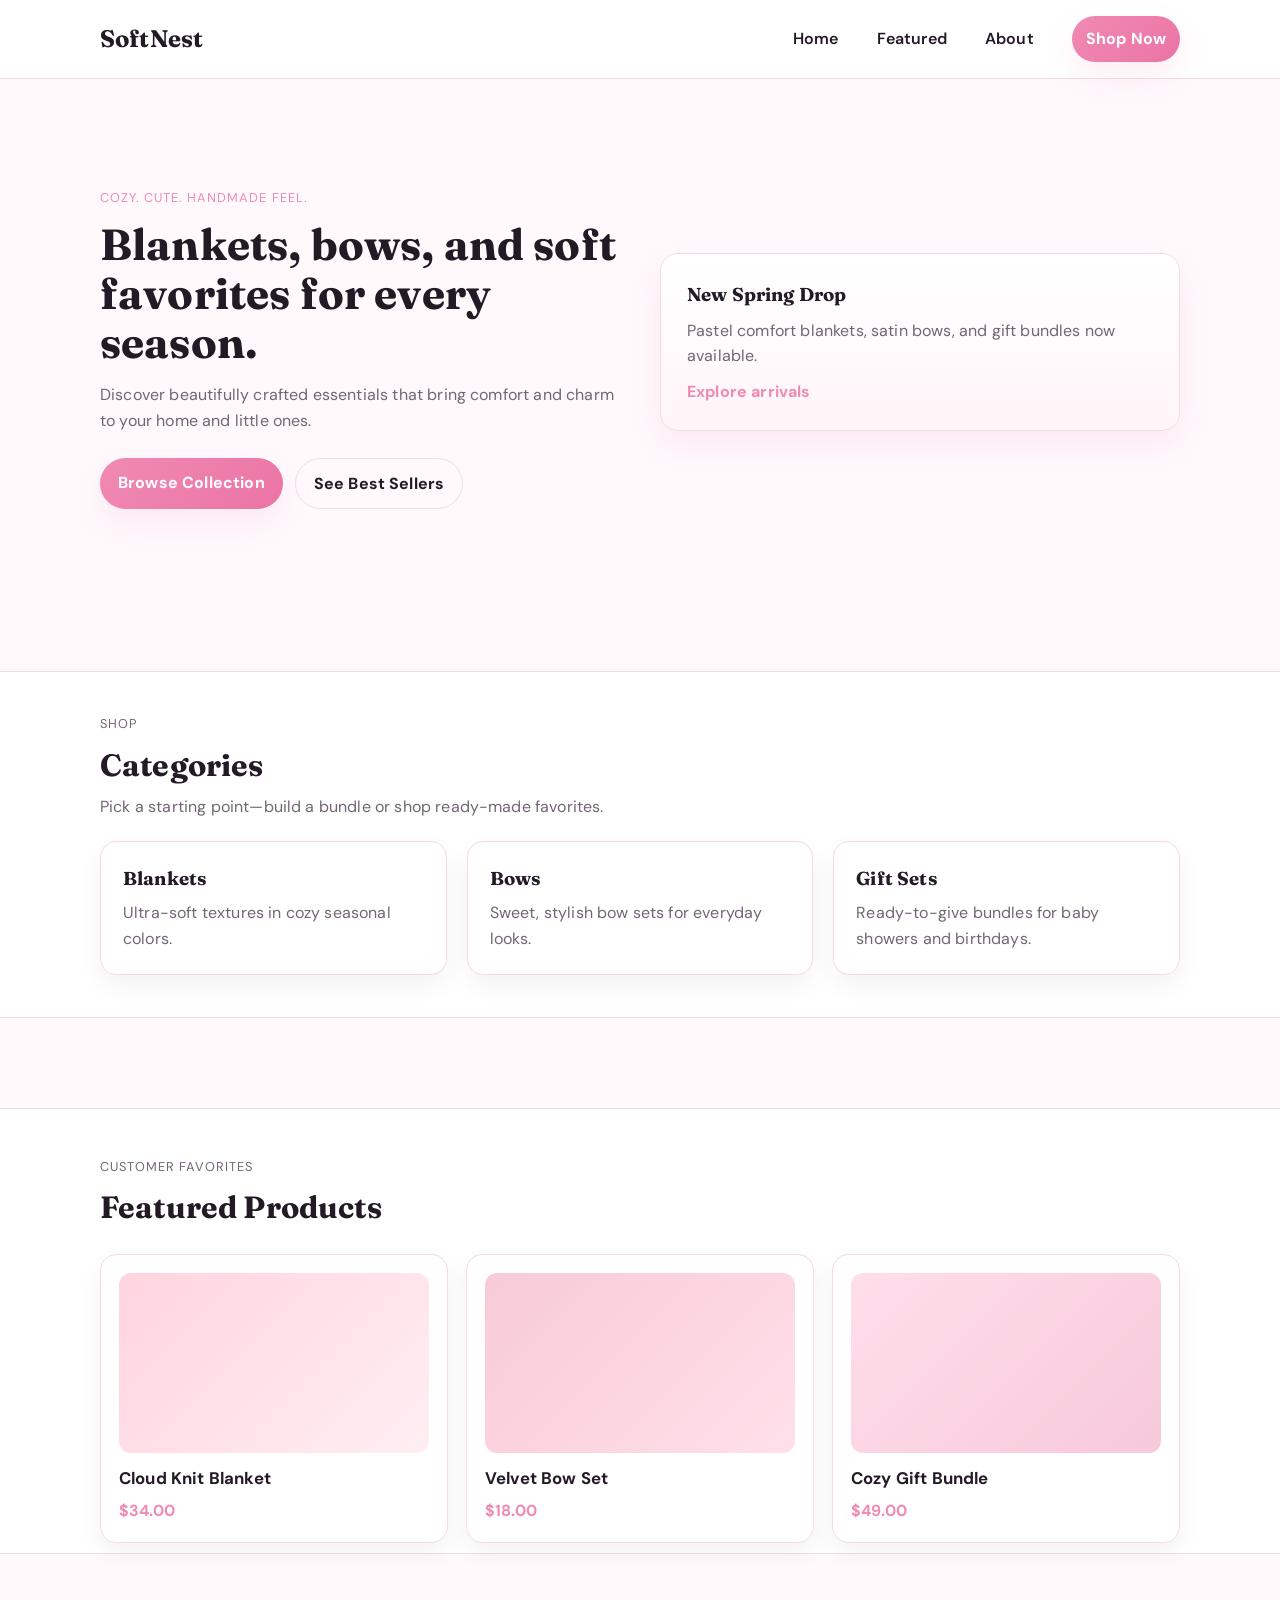
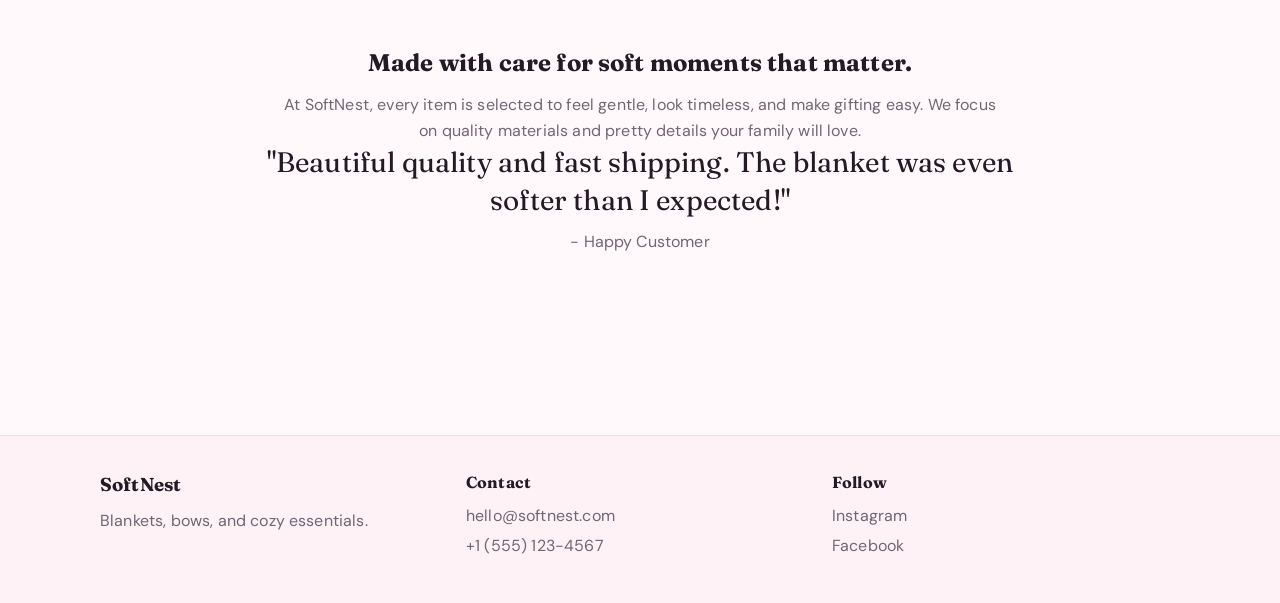
==== commit 59bfce28: "Smooth scroll and clean up page!" ====
--- a/index.html
+++ b/index.html
@@ -15,11 +15,8 @@
       <a href="#" class="logo">SoftNest</a>
       <ul class="nav-links">
         <li><a href="#home">Home</a></li>
-        <li><a href="#shop">Shop</a></li>
-        <li><a href="Gallery.html">Gallery</a></li>
         <li><a href="#featured">Featured</a></li>
         <li><a href="#about">About</a></li>
-        <li><a href="#contact">Contact</a></li>
       </ul>
       <a href="#shop" class="btn btn-sm">Shop Now</a>
     </nav>
--- a/style.css
+++ b/style.css
@@ -22,6 +22,7 @@
   line-height: 1.6;
   letter-spacing: 0.01em;
 }
+html { scroll-behavior: smooth; }
 a { color: inherit; text-decoration: none; }
 
 .container { width: var(--container); margin: 0 auto; }
@@ -115,7 +116,10 @@
 .hero-card a { font-weight: 700; color: var(--accent); }
 
 /* Sections */
-section { margin-bottom: 90px; }
+section {
+  margin-bottom: 90px;
+  scroll-margin-top: 90px; /* offset sticky header for anchor jumps */
+}
 .section-frame {
   padding: 42px 0;
   background: #fff;
